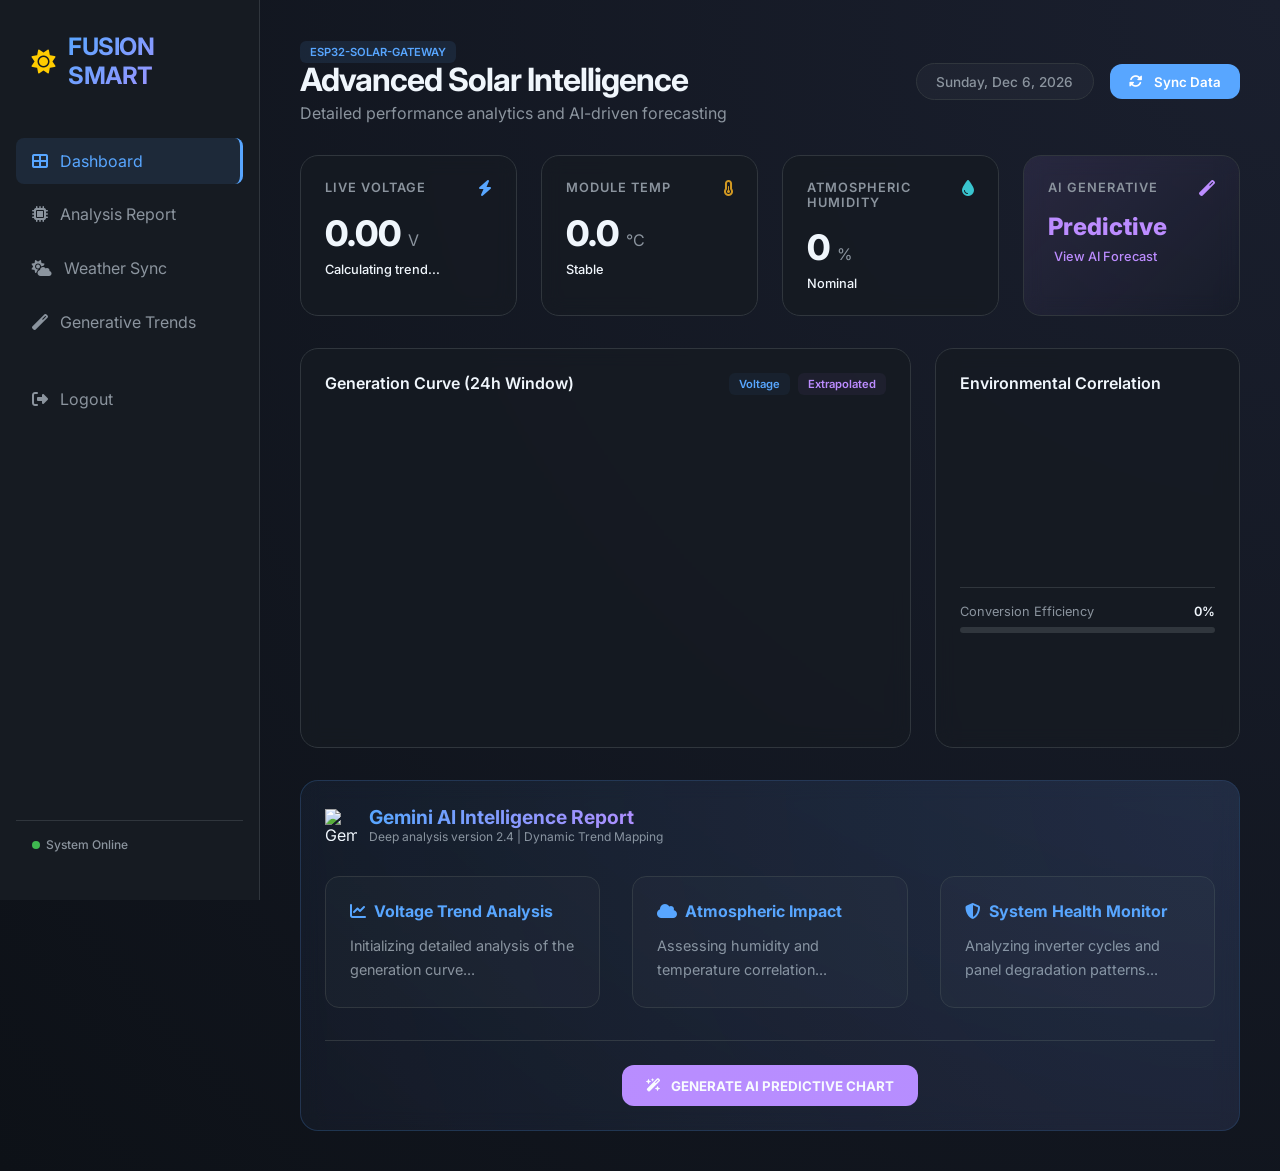
==== dashboard.html @ b7d5f4e0 "updates" ====
<!DOCTYPE html>
<html lang="en">

<head>
    <meta charset="UTF-8">
    <meta name="viewport" content="width=device-width, initial-scale=1.0">
    <title>Solar Intelligence | Advanced Analytics</title>
    <link rel="stylesheet" href="index.css">
    <script src="https://cdn.jsdelivr.net/npm/chart.js"></script>
    <link rel="stylesheet" href="https://cdnjs.cloudflare.com/ajax/libs/font-awesome/6.4.0/css/all.min.css">
</head>

<body>
    <aside class="sidebar">
        <div class="logo-container">
            <i class="fas fa-sun" style="color: #ffcc00; font-size: 1.5rem;"></i>
            <h2>FUSION SMART</h2>
        </div>
        <ul class="nav-links">
            <li class="nav-item">
                <a href="dashboard.html" class="nav-link active">
                    <i class="fas fa-th-large"></i>
                    <span>Dashboard</span>
                </a>
            </li>
            <li class="nav-item">
                <a href="analysis.html?type=voltage" class="nav-link">
                    <i class="fas fa-microchip"></i>
                    <span>Analysis Report</span>
                </a>
            </li>
            <li class="nav-item">
                <a href="analysis.html?type=weather" class="nav-link">
                    <i class="fas fa-cloud-sun"></i>
                    <span>Weather Sync</span>
                </a>
            </li>
            <li class="nav-item">
                <a href="ai_trends.html" class="nav-link">
                    <i class="fas fa-magic"></i>
                    <span>Generative Trends</span>
                </a>
            </li>
            <li class="nav-item" style="margin-top: 2rem;">
                <a href="index.html" class="nav-link">
                    <i class="fas fa-sign-out-alt"></i>
                    <span>Logout</span>
                </a>
            </li>
        </ul>
        <div style="margin-top: auto; padding: 1rem; border-top: 1px solid var(--border-color);">
            <div class="status-indicator">
                <span style="width: 8px; height: 8px; border-radius: 50%; background: var(--success-color);"></span>
                <span style="font-size: 0.75rem; color: var(--text-secondary);">System Online</span>
            </div>
        </div>
    </aside>

    <main class="main-content">
        <header>
            <div>
                <span class="tech-pill">ESP32-SOLAR-GATEWAY</span>
                <h1>Advanced Solar Intelligence</h1>
                <p style="color: var(--text-secondary); margin-top: 4px;">Detailed performance analytics and AI-driven
                    forecasting</p>
            </div>
            <div class="header-actions">
                <div class="date-pill" id="current-date">-- -- ----</div>
                <button class="nav-link" onclick="refreshData()"
                    style="background: var(--accent-color); color: white; border: none; padding: 0.6rem 1.2rem; cursor: pointer; border-radius: 12px; font-weight: 600;">
                    <i class="fas fa-sync-alt"></i> Sync Data
                </button>
            </div>
        </header>

        <!-- KPI Grid -->
        <section class="dashboard-grid">
            <div class="card" onclick="location.href='analysis.html?type=voltage'" style="cursor: pointer;">
                <div class="card-header">
                    <span class="card-title">Live Voltage</span>
                    <i class="fas fa-bolt" style="color: var(--accent-color);"></i>
                </div>
                <div class="card-value" id="voltage-val">0.00 <span class="card-unit">V</span></div>
                <div class="status-indicator" id="v-trend">
                    <span>Calculating trend...</span>
                </div>
            </div>

            <div class="card" onclick="location.href='analysis.html?type=weather'" style="cursor: pointer;">
                <div class="card-header">
                    <span class="card-title">Module Temp</span>
                    <i class="fas fa-thermometer-half" style="color: var(--warning-color);"></i>
                </div>
                <div class="card-value" id="temp-val">0.0 <span class="card-unit">°C</span></div>
                <div class="status-indicator" id="t-status">
                    <span>Stable</span>
                </div>
            </div>

            <div class="card" onclick="location.href='analysis.html?type=weather'" style="cursor: pointer;">
                <div class="card-header">
                    <span class="card-title">Atmospheric Humidity</span>
                    <i class="fas fa-tint" style="color: var(--cyan);"></i>
                </div>
                <div class="card-value" id="humidity-val">0 <span class="card-unit">%</span></div>
                <div class="status-indicator" id="h-status">
                    <span>Nominal</span>
                </div>
            </div>

            <div class="card" onclick="location.href='ai_trends.html'"
                style="cursor: pointer; background: linear-gradient(135deg, rgba(188, 140, 255, 0.1), transparent);">
                <div class="card-header">
                    <span class="card-title">AI Generative</span>
                    <i class="fas fa-magic" style="color: var(--purple);"></i>
                </div>
                <div class="card-value" style="font-size: 1.5rem; margin-top: 0.5rem; color: var(--purple);">Predictive
                </div>
                <div class="status-indicator" style="color: var(--purple);">
                    <i class="fas fa-sparkles"></i> View AI Forecast
                </div>
            </div>
        </section>

        <!-- Charts Section -->
        <section class="charts-container">
            <div class="card chart-card">
                <div class="card-header">
                    <h3 style="font-size: 1rem; font-weight: 600;">Generation Curve (24h Window)</h3>
                    <div style="display: flex; gap: 8px;">
                        <span class="tech-pill" style="background: rgba(88,166,255,0.05);">Voltage</span>
                        <span class="tech-pill"
                            style="background: rgba(188,140,255,0.05); color: var(--purple);">Extrapolated</span>
                    </div>
                </div>
                <div style="flex: 1; min-height: 0;">
                    <canvas id="voltageChart"></canvas>
                </div>
            </div>

            <div class="card chart-card">
                <div class="card-header">
                    <h3 style="font-size: 1rem; font-weight: 600;">Environmental Correlation</h3>
                </div>
                <div style="flex: 1; min-height: 0;">
                    <canvas id="envChart"></canvas>
                </div>
                <div style="margin-top: 1.5rem; padding-top: 1rem; border-top: 1px solid var(--border-color);">
                    <div style="display: flex; justify-content: space-between; margin-bottom: 8px;">
                        <span style="font-size: 0.8rem; color: var(--text-secondary);">Conversion Efficiency</span>
                        <span style="font-size: 0.8rem; font-weight: 600;" id="eff-val">0%</span>
                    </div>
                    <div style="background: var(--border-color); height: 6px; border-radius: 3px;">
                        <div id="eff-bar"
                            style="background: var(--accent-color); width: 0%; height: 100%; border-radius: 3px; transition: width 1s;">
                        </div>
                    </div>
                </div>
            </div>
        </section>

        <!-- Detailed AI Analysis Report -->
        <section class="card gemini-analysis">
            <div class="gemini-header">
                <img src="https://upload.wikimedia.org/wikipedia/commons/8/8a/Google_Gemini_logo.svg" alt="Gemini"
                    class="gemini-logo">
                <div>
                    <h3
                        style="font-size: 1.2rem; background: linear-gradient(90deg, #58a6ff, #bc8cff); -webkit-background-clip: text; -webkit-text-fill-color: transparent;">
                        Gemini AI Intelligence Report</h3>
                    <p style="font-size: 0.75rem; color: var(--text-secondary);">Deep analysis version 2.4 | Dynamic
                        Trend Mapping</p>
                </div>
            </div>

            <div id="gemini-loader" style="text-align: center; padding: 2rem; display: none;">
                <i class="fas fa-circle-notch fa-spin"
                    style="font-size: 2rem; color: var(--accent-color); margin-bottom: 1rem;"></i>
                <p>Synthesizing historical patterns and sensor data...</p>
            </div>

            <div class="analysis-content" id="analysis-results">
                <div class="analysis-item">
                    <h4><i class="fas fa-chart-line"></i> Voltage Trend Analysis</h4>
                    <p id="voltage-forecast">Initializing detailed analysis of the generation curve...</p>
                </div>
                <div class="analysis-item">
                    <h4><i class="fas fa-cloud"></i> Atmospheric Impact</h4>
                    <p id="efficiency-alert">Assessing humidity and temperature correlation...</p>
                </div>
                <div class="analysis-item">
                    <h4><i class="fas fa-shield-alt"></i> System Health Monitor</h4>
                    <p id="maintenance-tip">Analyzing inverter cycles and panel degradation patterns...</p>
                </div>
            </div>

            <div
                style="text-align: center; margin-top: 2rem; padding-top: 1.5rem; border-top: 1px solid var(--border-color);">
                <button onclick="location.href='ai_trends.html'" class="nav-link"
                    style="display: inline-flex; align-items: center; gap: 10px; background: var(--purple); color: white; border: none; padding: 0.8rem 1.5rem; border-radius: 12px; font-weight: 700; cursor: pointer; transition: transform 0.2s;">
                    <i class="fas fa-wand-magic-sparkles"></i> GENERATE AI PREDICTIVE CHART
                </button>
            </div>

            <div class="report-section" id="detailed-report"
                style="display: none; border-top: 1px solid var(--border-color); padding-top: 2rem;">
                <div class="report-header">
                    <h4 style="font-size: 1rem; color: var(--text-primary);">Deep Diagnostic Metrics</h4>
                    <span class="tech-pill">Last 24h Summary</span>
                </div>
                <div class="report-grid" id="metrics-grid">
                    <div class="stat-box">
                        <div class="label">Peak Generation</div>
                        <div class="val" id="peak-val">0.00V</div>
                    </div>
                    <div class="stat-box">
                        <div class="label">Avg Efficiency</div>
                        <div class="val" id="avg-eff-val">0%</div>
                    </div>
                    <div class="stat-box">
                        <div class="label">Estimated ROI</div>
                        <div class="val">₹ 142.50 / Day</div>
                    </div>
                    <div class="stat-box">
                        <div class="label">Prediction Confidence</div>
                        <div class="val" style="color: var(--success-color);">94.2%</div>
                    </div>
                </div>
            </div>
        </section>
    </main>

    <script src="charts.js"></script>
    <script>
        function triggerGeminiInsights() {
            if (typeof generateGeminiAnalysis === 'function') {
                generateGeminiAnalysis();
                document.querySelector('.gemini-analysis').scrollIntoView({ behavior: 'smooth' });
            }
        }
        function refreshData() {
            if (typeof fetchThingSpeakData === 'function') {
                fetchThingSpeakData();
            }
        }
    </script>
</body>

</html>
---- index.css ----
@import url('https://fonts.googleapis.com/css2?family=Inter:wght@300;400;500;600;700&display=swap');

:root {
    --bg-color: #0d1117;
    --card-bg: rgba(22, 27, 34, 0.8);
    --sidebar-bg: #161b22;
    --accent-color: #58a6ff;
    --text-primary: #f0f6fc;
    --text-secondary: #8b949e;
    --border-color: #30363d;
    --success-color: #3fb950;
    --warning-color: #d29922;
    --danger-color: #f85149;
    --purple: #bc8cff;
    --cyan: #39c5cf;
    --glass-bg: rgba(255, 255, 255, 0.03);
    --glass-border: rgba(255, 255, 255, 0.08);
}

* {
    margin: 0;
    padding: 0;
    box-sizing: border-box;
    font-family: 'Inter', sans-serif;
}

body {
    background: radial-gradient(circle at top right, #1a1f2e, #0d1117);
    color: var(--text-primary);
    display: flex;
    min-height: 100vh;
    overflow-x: hidden;
}

/* Sidebar */
.sidebar {
    width: 260px;
    background-color: var(--sidebar-bg);
    border-right: 1px solid var(--border-color);
    display: flex;
    flex-direction: column;
    padding: 2rem 1rem;
    position: fixed;
    height: 100vh;
    z-index: 100;
}

.logo-container {
    display: flex;
    align-items: center;
    gap: 12px;
    margin-bottom: 3rem;
    padding: 0 1rem;
}

.logo-container h2 {
    font-size: 1.5rem;
    font-weight: 700;
    background: linear-gradient(135deg, var(--accent-color), var(--purple));
    -webkit-background-clip: text;
    -webkit-text-fill-color: transparent;
    letter-spacing: -0.5px;
}

.nav-links {
    list-style: none;
    flex-grow: 1;
}

.nav-item {
    margin-bottom: 0.5rem;
}

.nav-link {
    display: flex;
    align-items: center;
    gap: 12px;
    padding: 0.8rem 1rem;
    color: var(--text-secondary);
    text-decoration: none;
    border-radius: 8px;
    transition: all 0.3s ease;
}

.nav-link:hover,
.nav-link.active {
    background-color: var(--glass-bg);
    color: var(--text-primary);
}

.nav-link.active {
    background: rgba(88, 166, 255, 0.1);
    color: var(--accent-color);
    border-right: 3px solid var(--accent-color);
}

/* Main Content */
.main-content {
    margin-left: 260px;
    flex: 1;
    padding: 2.5rem;
    display: flex;
    flex-direction: column;
    gap: 2rem;
    max-width: 1600px;
}

header {
    display: flex;
    justify-content: space-between;
    align-items: center;
}

header h1 {
    font-size: 2rem;
    font-weight: 700;
    letter-spacing: -1px;
}

.header-actions {
    display: flex;
    align-items: center;
    gap: 1rem;
}

.date-pill {
    background: var(--glass-bg);
    border: 1px solid var(--border-color);
    padding: 0.6rem 1.2rem;
    border-radius: 20px;
    font-size: 0.85rem;
    font-weight: 500;
    color: var(--text-secondary);
}

/* Dashboard Grid */
.dashboard-grid {
    display: grid;
    grid-template-columns: repeat(4, 1fr);
    gap: 1.5rem;
}

.card {
    background: var(--card-bg);
    border: 1px solid var(--border-color);
    border-radius: 18px;
    padding: 1.5rem;
    position: relative;
    overflow: hidden;
    backdrop-filter: blur(10px);
    transition: all 0.3s cubic-bezier(0.4, 0, 0.2, 1);
}

.card:hover {
    transform: translateY(-5px);
    border-color: var(--glass-border);
    background: rgba(33, 38, 45, 0.9);
}

.card-header {
    display: flex;
    justify-content: space-between;
    margin-bottom: 1rem;
}

.card-title {
    color: var(--text-secondary);
    font-size: 0.8rem;
    font-weight: 600;
    text-transform: uppercase;
    letter-spacing: 1px;
}

.card-value {
    font-size: 2.2rem;
    font-weight: 800;
    margin-bottom: 0.5rem;
}

.card-unit {
    font-size: 1rem;
    color: var(--text-secondary);
    font-weight: 400;
}

.status-indicator {
    display: flex;
    align-items: center;
    gap: 6px;
    font-size: 0.8rem;
    font-weight: 500;
}

.status-up {
    color: var(--success-color);
}

.status-down {
    color: var(--danger-color);
}

/* Charts Area */
.charts-container {
    display: grid;
    grid-template-columns: 2fr 1fr;
    gap: 1.5rem;
}

.chart-card {
    min-height: 400px;
}

/* Gemini Analysis Card */
.gemini-analysis {
    grid-column: span 2;
    background: linear-gradient(135deg, rgba(88, 166, 255, 0.05) 0%, rgba(188, 140, 255, 0.05) 100%);
    border: 1px solid rgba(88, 166, 255, 0.2);
    position: relative;
}

.gemini-analysis::after {
    content: '';
    position: absolute;
    inset: 0;
    background: radial-gradient(circle at top right, rgba(88, 166, 255, 0.1), transparent);
    pointer-events: none;
}

.gemini-header {
    display: flex;
    align-items: center;
    gap: 12px;
    margin-bottom: 2rem;
}

.gemini-logo {
    width: 32px;
    height: 32px;
}

.analysis-content {
    display: grid;
    grid-template-columns: repeat(3, 1fr);
    gap: 2rem;
}

.analysis-item {
    background: rgba(255, 255, 255, 0.02);
    padding: 1.5rem;
    border-radius: 14px;
    border: 1px solid var(--border-color);
}

.analysis-item h4 {
    color: var(--accent-color);
    margin-bottom: 0.8rem;
    font-size: 1rem;
    display: flex;
    align-items: center;
    gap: 8px;
}

.analysis-item p {
    font-size: 0.9rem;
    line-height: 1.7;
    color: var(--text-secondary);
}

/* Detailed Report Section */
.report-section {
    grid-column: span 2;
    margin-top: 1rem;
}

.report-header {
    display: flex;
    justify-content: space-between;
    align-items: center;
    margin-bottom: 1.5rem;
}

.report-grid {
    display: grid;
    grid-template-columns: repeat(4, 1fr);
    gap: 1.5rem;
}

.stat-box {
    background: var(--card-bg);
    padding: 1.2rem;
    border-radius: 12px;
    border: 1px solid var(--border-color);
}

.stat-box .label {
    font-size: 0.75rem;
    color: var(--text-secondary);
    margin-bottom: 4px;
}

.stat-box .val {
    font-size: 1.2rem;
    font-weight: 700;
}

/* Tech Info Pill */
.tech-pill {
    padding: 4px 10px;
    border-radius: 6px;
    font-size: 0.7rem;
    font-weight: 600;
    background: rgba(88, 166, 255, 0.1);
    color: var(--accent-color);
}

/* Scrollbar */
::-webkit-scrollbar {
    width: 8px;
}

::-webkit-scrollbar-track {
    background: var(--bg-color);
}

::-webkit-scrollbar-thumb {
    background: var(--border-color);
    border-radius: 4px;
}

@media (max-width: 1200px) {
    .dashboard-grid {
        grid-template-columns: repeat(2, 1fr);
    }

    .charts-container {
        grid-template-columns: 1fr;
    }

    .analysis-content {
        grid-template-columns: 1fr;
    }
}
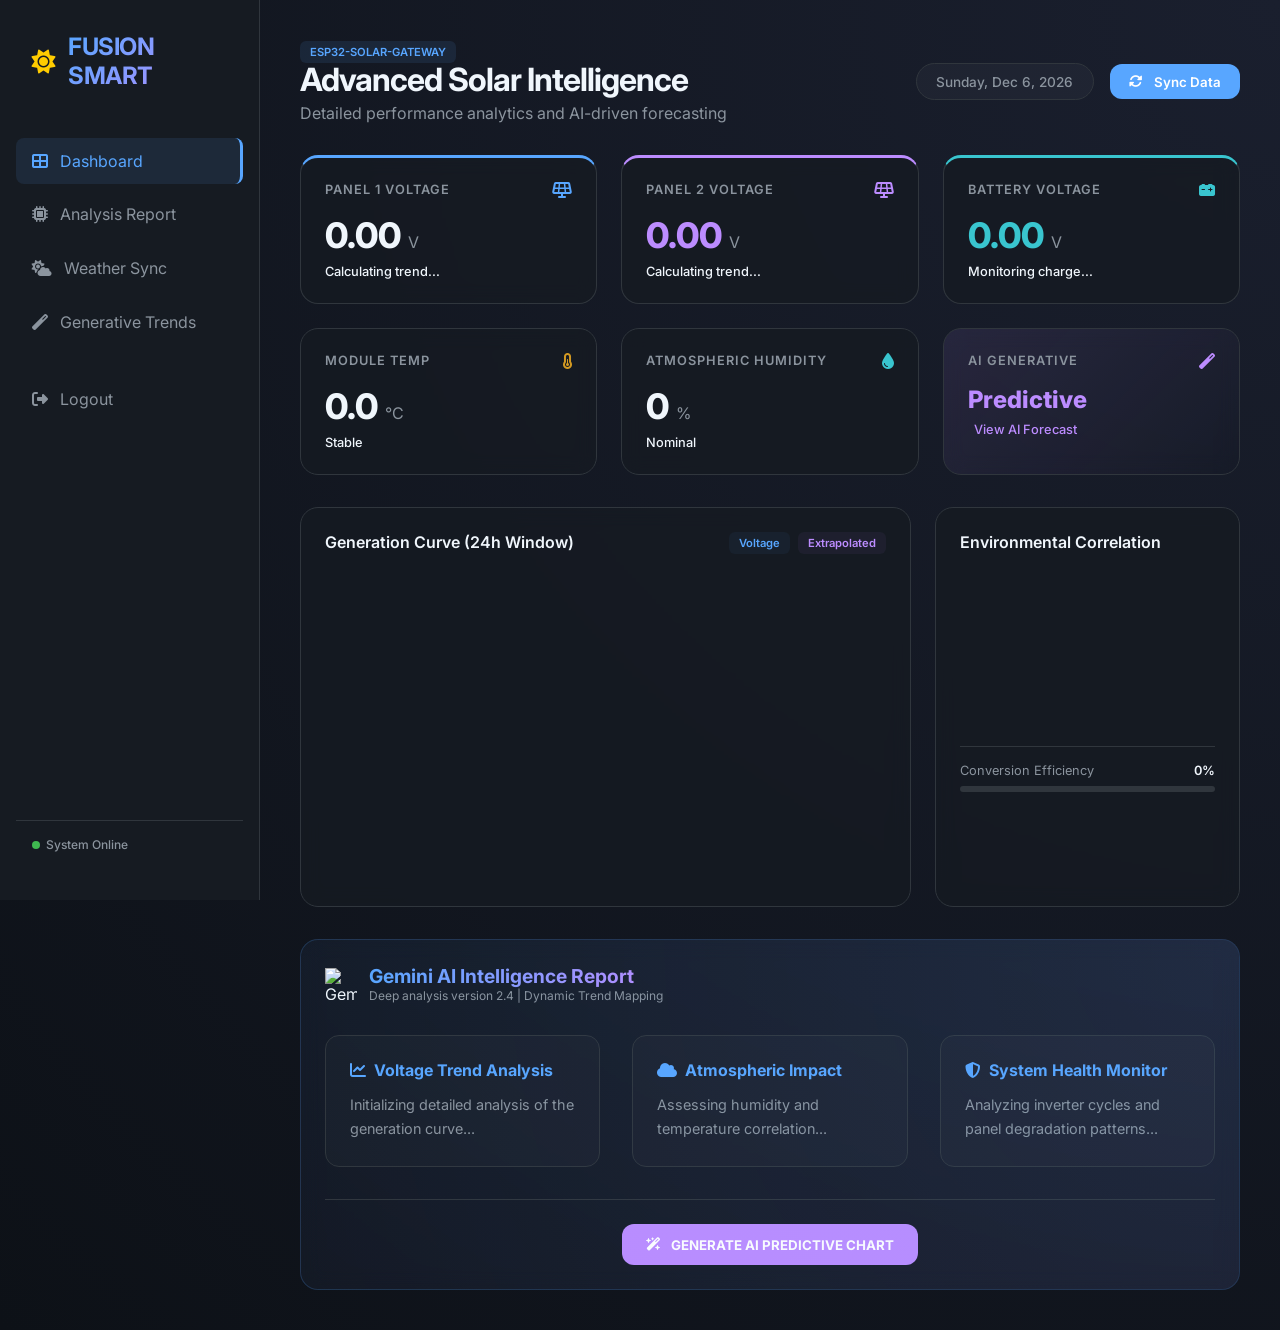
==== commit 52cfdf2c: "feat: enhance AI trends and dashboard with Panel 2 and Battery voltage analytics - Add ThingSpeak if" ====
--- a/dashboard.html
+++ b/dashboard.html
@@ -74,11 +74,12 @@
         </header>
 
         <!-- KPI Grid -->
-        <section class="dashboard-grid">
-            <div class="card" onclick="location.href='analysis.html?type=voltage'" style="cursor: pointer;">
-                <div class="card-header">
-                    <span class="card-title">Live Voltage</span>
-                    <i class="fas fa-bolt" style="color: var(--accent-color);"></i>
+        <section class="dashboard-grid" style="grid-template-columns: repeat(3, 1fr);">
+            <!-- Panel 1 Voltage -->
+            <div class="card" onclick="location.href='ai_trends.html'" style="cursor: pointer; border-top: 3px solid var(--accent-color);">
+                <div class="card-header">
+                    <span class="card-title">Panel 1 Voltage</span>
+                    <i class="fas fa-solar-panel" style="color: var(--accent-color);"></i>
                 </div>
                 <div class="card-value" id="voltage-val">0.00 <span class="card-unit">V</span></div>
                 <div class="status-indicator" id="v-trend">
@@ -86,6 +87,31 @@
                 </div>
             </div>
 
+            <!-- Panel 2 Voltage -->
+            <div class="card" onclick="location.href='ai_trends.html'" style="cursor: pointer; border-top: 3px solid var(--purple);">
+                <div class="card-header">
+                    <span class="card-title">Panel 2 Voltage</span>
+                    <i class="fas fa-solar-panel" style="color: var(--purple);"></i>
+                </div>
+                <div class="card-value" id="voltage2-val" style="color: var(--purple);">0.00 <span class="card-unit">V</span></div>
+                <div class="status-indicator" id="v2-trend">
+                    <span>Calculating trend...</span>
+                </div>
+            </div>
+
+            <!-- Battery Voltage -->
+            <div class="card" onclick="location.href='ai_trends.html'" style="cursor: pointer; border-top: 3px solid var(--cyan);">
+                <div class="card-header">
+                    <span class="card-title">Battery Voltage</span>
+                    <i class="fas fa-car-battery" style="color: var(--cyan);"></i>
+                </div>
+                <div class="card-value" id="battery-val" style="color: var(--cyan);">0.00 <span class="card-unit">V</span></div>
+                <div class="status-indicator" id="bat-trend">
+                    <span>Monitoring charge...</span>
+                </div>
+            </div>
+
+            <!-- Module Temp -->
             <div class="card" onclick="location.href='analysis.html?type=weather'" style="cursor: pointer;">
                 <div class="card-header">
                     <span class="card-title">Module Temp</span>
@@ -97,6 +123,7 @@
                 </div>
             </div>
 
+            <!-- Humidity -->
             <div class="card" onclick="location.href='analysis.html?type=weather'" style="cursor: pointer;">
                 <div class="card-header">
                     <span class="card-title">Atmospheric Humidity</span>
@@ -108,6 +135,7 @@
                 </div>
             </div>
 
+            <!-- AI Generative -->
             <div class="card" onclick="location.href='ai_trends.html'"
                 style="cursor: pointer; background: linear-gradient(135deg, rgba(188, 140, 255, 0.1), transparent);">
                 <div class="card-header">
